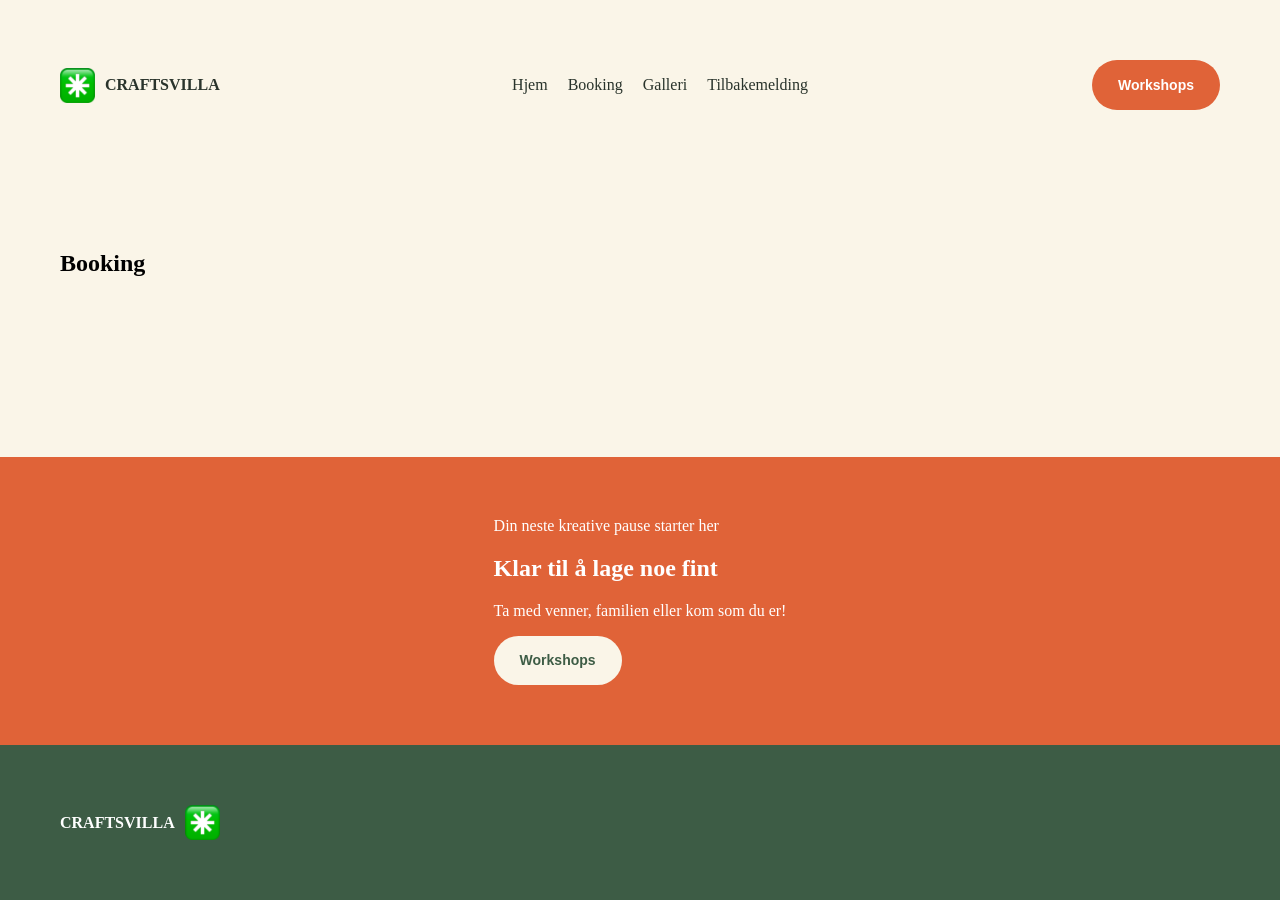
==== booking.html @ 9a51254d "initial commit" ====
<!DOCTYPE html>
<html lang="no">

<head>
    <meta charset="UTF-8">
    <meta name="viewport" content="width=device-width, initial-scale=1.0">
    <meta name="description" content="Craftsvilla  Creative workshops, inspiring experiences and moments together.">
    <title>Craftsvilla</title>

    <link rel="stylesheet" href="css/style.css">
    <link rel="stylesheet" href="css/components.css">

    <script src="js/components.js" defer></script>
</head>

<body>
    <div id="header"></div>

    <main class="container">
        <section class="" id="">
            <div class="">

                <h1>Booking</h1>
            </div>
        </section>
    </main>

    <div id="footer"></div>
</body>

</html>
---- css/style.css ----
:root {
    /* COLORS – BG */

    --bg-cream: #FAF5E8;
    --bg-green: #3D5C45;
    --bg-sage: #C2D1B3;
    --bg-orange: #E06338;
    --bg-yellow: #F0C261;
    --bg-pink: #E8C4B3;

    /* COLORS – TEXT */

    --text-primary: #29332B;
    --text-secondary: #6B7066;
    --text-white: #FFFFFF;


    /* TYPOGRAPHY */

    --font-family-sans: 'DM Sans', sans-serif;

    --font-size-10: 10px;
    --font-size-11: 11px;
    --font-size-12: 12px;
    --font-size-13: 13px;
    --font-size-14: 14px;
    --font-size-16: 16px;
    --font-size-17: 17px;
    --font-size-18: 18px;
    --font-size-19: 19px;
    --font-size-21: 21px;
    --font-size-22: 22px;
    --font-size-32: 32px;
    --font-size-34: 34px;
    --font-size-36: 36px;
    --font-size-38: 38px;
    --font-size-40: 40px;
    --font-size-55: 55px;
    --font-size-62: 62px;
    --font-size-90: 90px;

    --font-weight-regular: 400;
    --font-weight-medium: 500;
    --font-weight-bold: 700;
    --font-weight-black: 900;
}

.container {
    padding: 60px 80px;
}

/* Tablet */
@media (max-width: 1024px) {
    .container {
        padding: 40px 40px;
    }
}

/* Mobil */
@media (max-width: 768px) {
    .container {
        padding: 24px 20px;
    }
}

/* Små skjermer */
@media (max-width: 480px) {
    .container {
        padding: 20px 16px;
    }
}

.container {
    padding: clamp(16px, 5vw, 60px);
}

html,
body {
    min-height: 100%;
    margin: 0;
}

body {
    min-height: 100vh;
    display: grid;
    grid-template-rows: auto 1fr auto;
    background-color: var(--bg-cream);
}

a {
    color: var(--text-primary);
    text-decoration: none;
}

a:hover {
    text-decoration: underline;
    text-underline-offset: 4px;
}

/* BASE BUTTONS */

.btn {
    display: inline-flex;
    align-items: center;
    justify-content: center;
    gap: 8px;

    padding: 14px 24px;
    border: 2px solid transparent;
    border-radius: 50px;

    font-family: var(--font-family-sans);
    font-size: var(--font-size-14);
    font-weight: var(--font-weight-bold);
    line-height: 1.2;
    text-decoration: none;
    text-align: center;

    cursor: pointer;
    transition:
        background-color 0.25s ease,
        color 0.25s ease,
        border-color 0.25s ease,
        transform 0.25s ease;
}

.btn:hover {
    transform: translateY(-2px);
}

.btn:focus-visible {
    outline: 3px solid var(--bg-yellow);
    outline-offset: 4px;
}

.btn:active {
    transform: translateY(0);
}

.btn-primary {
    background-color: var(--bg-orange);
    color: var(--text-white);
}

.btn-primary:hover {
    background-color: var(--bg-green);
}

.btn-secondary {
    background-color: var(--bg-green);
    color: var(--text-white);
}

.btn-secondary:hover {
    background-color: var(-bg-orange);
}

.btn-outline {
    background-color: transparent;
    color: var(-bg-green);
    border-color: var(-bg-green);
}

.btn-outline:hover {
    background-color: var(--bg-green);
    color: var(--text-white);
}

.btn-light {
    background-color: var(--bg-cream);
    color: var(--bg-green);
}

.btn-light:hover {
    background-color: var(--bg-yellow);
}

.btn-text {
    padding: 8px 0;
    border: none;
    border-radius: 0;
    background: none;
    color: var(--bg-green);
}

.btn-text:hover {
    color: var(--bg-orange);
    transform: none;
}

.btn-sm {
    padding: 10px 18px;
    font-size: var(--font-size-12);
}

.btn-lg {
    padding: 17px 32px;
    font-size: var(--font-size-16);
}

.btn-full {
    width: 100%;
}

.btn:disabled,
.btn[aria-disabled="true"] {
    opacity: 0.5;
    cursor: not-allowed;
    pointer-events: none;
    transform: none;
}
---- css/components.css ----
.header {
    display: grid;
    grid-template-columns: 1fr 2fr 1fr;


    .logo {
        display: inline-flex;
        align-items: center;
        gap: 10px;
        text-decoration: none;
        font-size: var(--font-size-28);
        font-weight: 600;
    }

    .logo img {
        width: 35px;
        height: 35px;
        display: block;
    }

    nav ul {
        text-decoration: none;
        list-style: none;
        display: flex;
        justify-content: center;
        gap: 20px;

    }

    .nav-btn {
        display: flex;
        justify-content: end;
    }
}

.footer {
    background-color: var(--bg-green);
    min-height: 200px;


    .logo {
        display: inline-flex;
        align-items: center;
        gap: 10px;
        text-decoration: none;
        font-size: var(--font-size-28);
        font-weight: 600;
        color: var(--text-white);
    }

    .logo img {
        width: 35px;
        height: 35px;
        display: block;
    }

    .banner {
        background-color: var(--bg-orange);
        color: var(--text-white);
        display: flex;
        justify-content: center;
        align-items: center;
    }
}
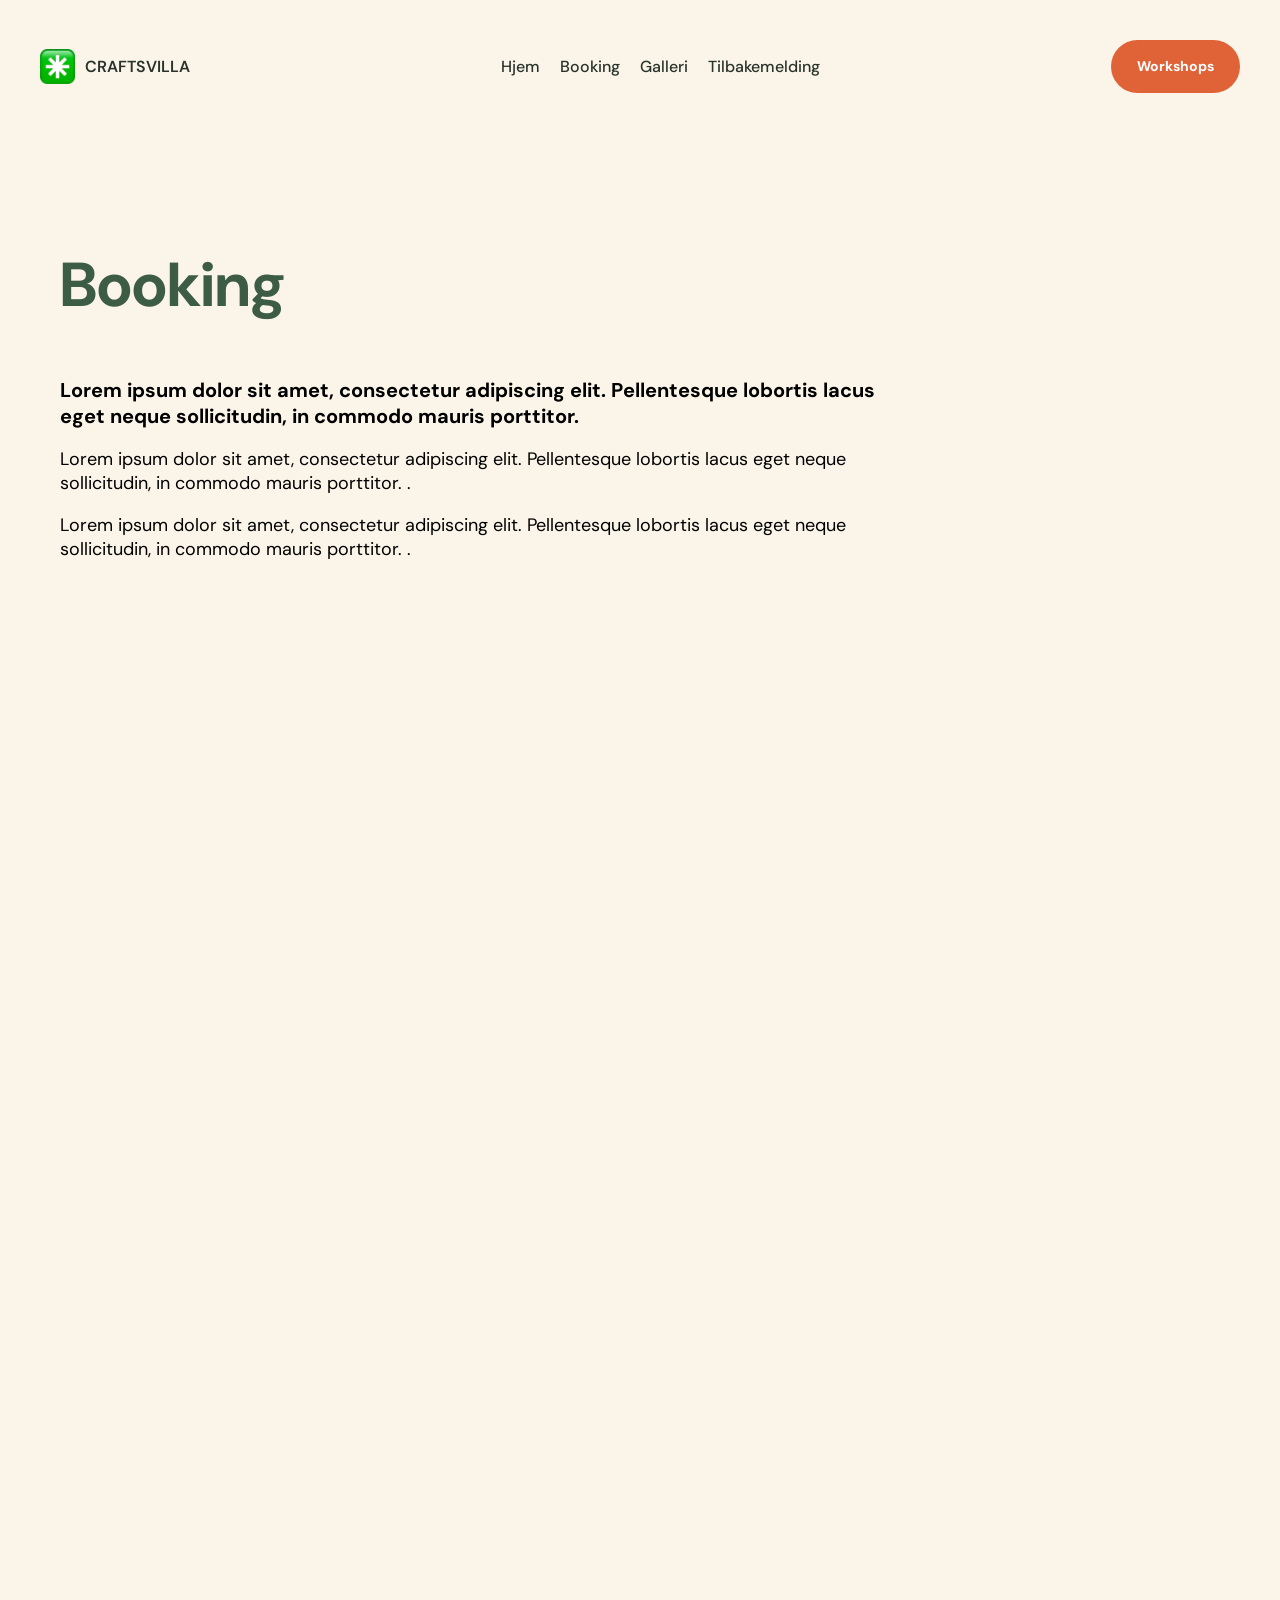
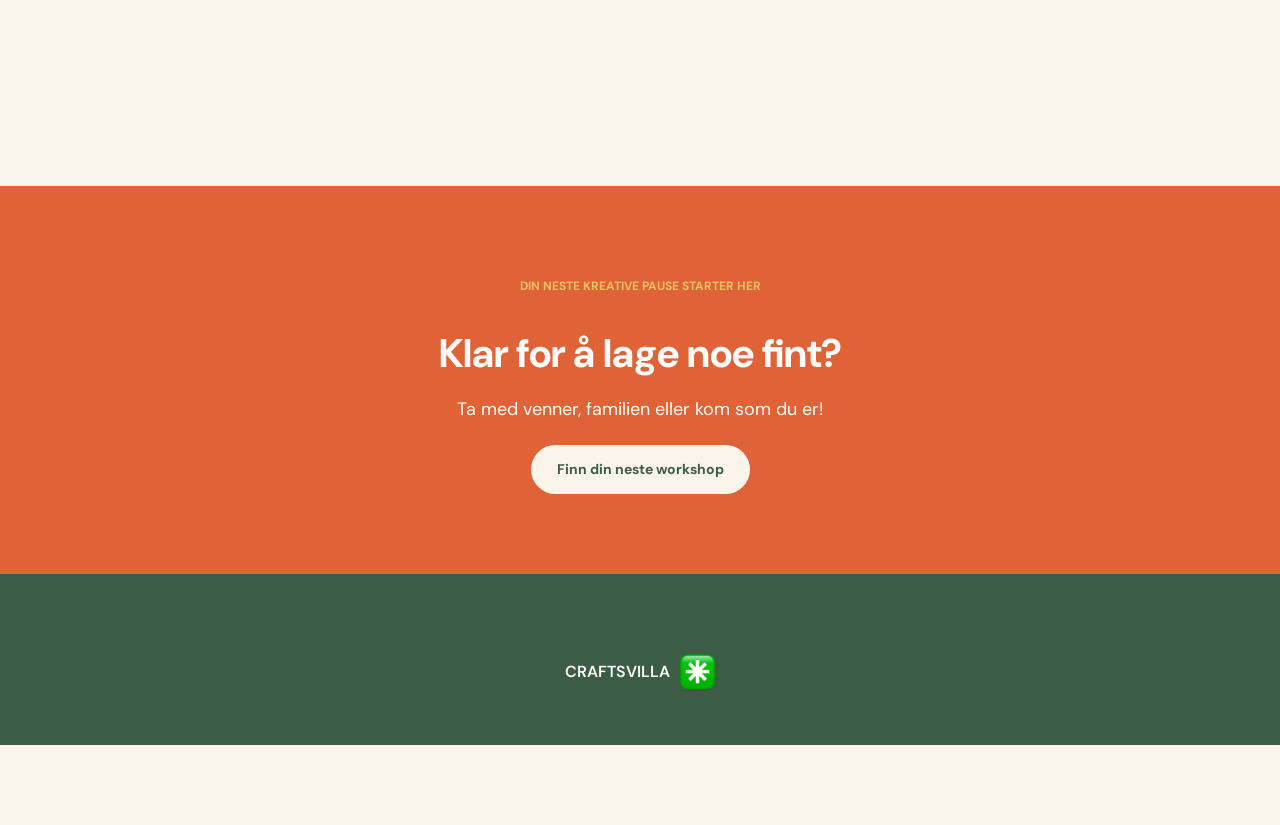
==== commit 38364d61: "Adds booking,  swiper, form, styling" ====
--- a/booking.html
+++ b/booking.html
@@ -4,8 +4,19 @@
 <head>
     <meta charset="UTF-8">
     <meta name="viewport" content="width=device-width, initial-scale=1.0">
-    <meta name="description" content="Craftsvilla  Creative workshops, inspiring experiences and moments together.">
-    <title>Craftsvilla</title>
+    <meta name="description" content="Craftsvilla | Kreativitet, samhold og avslapning.">
+    <title>Craftsvilla | Booking </title>
+
+    <link rel="icon" type="image/png" href="assets/images/icons/favicon-96x96.png" sizes="96x96">
+    <link rel="icon" type="image/svg+xml" href="assets/images/icons/favicon.svg">
+    <link rel="shortcut icon" href="assets/images/icons/favicon.ico">
+    <link rel="apple-touch-icon" sizes="180x180" href="assets/images/icons/apple-touch-icon.png">
+
+    <link rel="preconnect" href="https://fonts.googleapis.com">
+    <link rel="preconnect" href="https://fonts.gstatic.com" crossorigin>
+    <link
+        href="https://fonts.googleapis.com/css2?family=DM+Sans:ital,opsz,wght@0,9..40,100..1000;1,9..40,100..1000&display=swap"
+        rel="stylesheet">
 
     <link rel="stylesheet" href="css/style.css">
     <link rel="stylesheet" href="css/components.css">
@@ -17,11 +28,32 @@
     <div id="header"></div>
 
     <main class="container">
-        <section class="" id="">
-            <div class="">
+        <section>
+            <div>
+                <h1>Booking</h1>
+                <p class="intro-text">
+                    Lorem ipsum dolor sit amet, consectetur adipiscing elit. Pellentesque lobortis lacus eget neque
+                    sollicitudin, in commodo mauris porttitor.
+            </div>
+            <p>
+                Lorem ipsum dolor sit amet, consectetur adipiscing elit. Pellentesque lobortis lacus eget neque
+                sollicitudin, in commodo mauris porttitor. .
+            </p>
+            <p>
+                Lorem ipsum dolor sit amet, consectetur adipiscing elit. Pellentesque lobortis lacus eget neque
+                sollicitudin, in commodo mauris porttitor. .
+            </p>
 
-                <h1>Booking</h1>
+        </section>
+        <section>
+            <div class="booking-container">
+                <iframe
+                    src="https://calendar.google.com/calendar/appointments/schedules/AcZssZ0kHkfPkpnCK1wuqFuj_VcSdI4mWLmaUvXcqOlVi6fCTKFH6F1qOAckahaeaNiZCh6ILiD3u5QS?gv=true"
+                    width="100%" height="1000" style="border: 0;" loading="lazy"
+                    title="Bestill workshop hos Craftvilla">
+                </iframe>
             </div>
+
         </section>
     </main>
 
--- a/css/style.css
+++ b/css/style.css
@@ -1,6 +1,6 @@
 :root {
     /* COLORS – BG */
-
+    --bg-white: #FFFFFf;
     --bg-cream: #FAF5E8;
     --bg-green: #3D5C45;
     --bg-sage: #C2D1B3;
@@ -13,11 +13,16 @@
     --text-primary: #29332B;
     --text-secondary: #6B7066;
     --text-white: #FFFFFF;
+    --text-orange: #E06338;
+    --text-yellow: #F0C261;
+    --text-cream: #FAF5E8;
+    --text-green: #3D5C45;
 
 
     /* TYPOGRAPHY */
 
     --font-family-sans: 'DM Sans', sans-serif;
+
 
     --font-size-10: 10px;
     --font-size-11: 11px;
@@ -45,8 +50,239 @@
     --font-weight-black: 900;
 }
 
+*,
+*::before,
+*::after {
+    box-sizing: border-box;
+}
+
+.bg-white {
+    background-color: var(--bg-white);
+}
+
+.bg-cream {
+    background-color: var(--bg-cream);
+}
+
+.bg-green {
+    background-color: var(--bg-green);
+}
+
+.bg-sage {
+    background-color: var(--bg-sage);
+}
+
+.bg-orange {
+    background-color: var(--bg-orange);
+}
+
+.bg-yellow {
+    background-color: var(--bg-yellow);
+}
+
+.bg-pink {
+    background-color: var(--bg-pink);
+}
+
+.text-primary {
+    color: var(--text-primary);
+}
+
+.text-secondary {
+    color: var(--text-secondary);
+}
+
+.text-white {
+    color: var(--text-white);
+}
+
+.text-orange {
+    color: var(--text-orange);
+}
+
+.text-yellow {
+    color: var(--text-yellow);
+}
+
+.text-cream {
+    color: var(--text-cream);
+}
+
+.text-green {
+    color: var(--text-green);
+}
+
+.border-cream {
+    border-color: var(--bg-cream);
+}
+
+.border-green {
+    border-color: var(--bg-green);
+}
+
+.border-sage {
+    border-color: var(--bg-sage);
+}
+
+.border-orange {
+    border-color: var(--bg-orange);
+}
+
+.border-yellow {
+    border-color: var(--bg-yellow);
+}
+
+.border-pink {
+    border-color: var(--bg-pink);
+}
+
+.hover-bg-cream:hover {
+    background-color: var(--bg-cream);
+}
+
+.hover-bg-green:hover {
+    background-color: var(--bg-green);
+}
+
+.hover-bg-sage:hover {
+    background-color: var(--bg-sage);
+}
+
+.hover-bg-orange:hover {
+    background-color: var(--bg-orange);
+}
+
+.hover-bg-yellow:hover {
+    background-color: var(--bg-yellow);
+}
+
+.hover-bg-pink:hover {
+    background-color: var(--bg-pink);
+}
+
+.hover-text-primary:hover {
+    color: var(--text-primary);
+}
+
+.hover-text-secondary:hover {
+    color: var(--text-secondary);
+}
+
+.hover-text-white:hover {
+    color: var(--text-white);
+}
+
+.hover-text-green:hover {
+    color: var(--bg-green);
+}
+
+.hover-text-orange:hover {
+    color: var(--bg-orange);
+}
+
+.text-10 {
+    font-size: var(--font-size-10);
+}
+
+.text-11 {
+    font-size: var(--font-size-11);
+}
+
+.text-12 {
+    font-size: var(--font-size-12);
+}
+
+.text-13 {
+    font-size: var(--font-size-13);
+}
+
+.text-14 {
+    font-size: var(--font-size-14);
+}
+
+.text-16 {
+    font-size: var(--font-size-16);
+}
+
+.text-17 {
+    font-size: var(--font-size-17);
+}
+
+.text-18,
+p {
+    font-size: var(--font-size-18);
+}
+
+.text-19 {
+    font-size: var(--font-size-19);
+}
+
+.text-21,
+h3 {
+    font-size: var(--font-size-21);
+}
+
+.text-22 {
+    font-size: var(--font-size-22);
+}
+
+.text-32 {
+    font-size: var(--font-size-32);
+}
+
+.text-34 {
+    font-size: var(--font-size-34);
+}
+
+.text-36,
+h2 {
+    font-size: var(--font-size-36);
+}
+
+.text-38 {
+    font-size: var(--font-size-38);
+}
+
+.text-40 {
+    font-size: var(--font-size-40);
+}
+
+.text-55 {
+    font-size: var(--font-size-55);
+}
+
+.text-62,
+h1 {
+    font-size: var(--font-size-62);
+}
+
+.text-90 {
+    font-size: var(--font-size-90);
+}
+
+.rounded {
+    border-radius: 36px;
+}
+
 .container {
     padding: 60px 80px;
+    max-width: 1440px;
+    margin: 0 auto;
+}
+
+section {
+    margin-bottom: 80px;
+}
+
+h1,
+h2,
+h3,
+h4 {
+    color: var(--bg-green);
+}
+
+.text-center {
+    text-align: center;
 }
 
 /* Tablet */
@@ -76,14 +312,14 @@
 
 html,
 body {
+    font-family: var(--font-family-sans);
     min-height: 100%;
     margin: 0;
+    scroll-behavior: smooth;
 }
 
 body {
     min-height: 100vh;
-    display: grid;
-    grid-template-rows: auto 1fr auto;
     background-color: var(--bg-cream);
 }
 
@@ -95,6 +331,22 @@
 a:hover {
     text-decoration: underline;
     text-underline-offset: 4px;
+}
+
+.uppercase {
+    text-transform: uppercase;
+}
+
+.text-underline {
+    text-decoration: underline;
+}
+
+.font-medium {
+    font-weight: var(--font-weight-medium)
+}
+
+.font-bold {
+    font-weight: var(--font-weight-bold)
 }
 
 /* BASE BUTTONS */
@@ -208,4 +460,796 @@
     cursor: not-allowed;
     pointer-events: none;
     transform: none;
+}
+
+/*Layout*/
+.flex {
+    display: flex;
+    flex-wrap: wrap;
+
+}
+
+.flex-equal {
+    display: flex;
+}
+
+.flex-equal>* {
+    flex: 1 1 0px;
+}
+
+.gap-18 {
+    gap: 18px;
+}
+
+.gap-28 {
+    gap: 28px;
+}
+
+.grid {
+    display: gird;
+}
+
+.h-full {
+    height: 100%;
+}
+
+.w-full {
+    width: 100%;
+}
+
+.h-56 {
+    height: 224px;
+}
+
+.items-center {
+    display: grid;
+    place-items: center;
+    grid-template-columns: auto;
+    grid-template-rows: auto;
+
+}
+
+/*padding*/
+/* Padding - all sides */
+.p-0 {
+    padding: 0;
+}
+
+.p-1 {
+    padding: 4px;
+}
+
+.p-2 {
+    padding: 8px;
+}
+
+.p-3 {
+    padding: 12px;
+}
+
+.p-4 {
+    padding: 16px;
+}
+
+.p-5 {
+    padding: 20px;
+}
+
+.p-6 {
+    padding: 24px;
+}
+
+.p-7 {
+    padding: 28px;
+}
+
+.p-8 {
+    padding: 32px;
+}
+
+.p-9 {
+    padding: 36px;
+}
+
+.p-10 {
+    padding: 40px;
+}
+
+.p-11 {
+    padding: 44px;
+}
+
+.p-12 {
+    padding: 48px;
+}
+
+.p-14 {
+    padding: 56px;
+}
+
+/* Horizontal */
+.px-0 {
+    padding-inline: 0;
+}
+
+.px-1 {
+    padding-inline: 4px;
+}
+
+.px-2 {
+    padding-inline: 8px;
+}
+
+.px-3 {
+    padding-inline: 12px;
+}
+
+.px-4 {
+    padding-inline: 16px;
+}
+
+.px-5 {
+    padding-inline: 20px;
+}
+
+.px-6 {
+    padding-inline: 24px;
+}
+
+.px-7 {
+    padding-inline: 28px;
+}
+
+.px-8 {
+    padding-inline: 32px;
+}
+
+.px-9 {
+    padding-inline: 36px;
+}
+
+.px-10 {
+    padding-inline: 40px;
+}
+
+.px-11 {
+    padding-inline: 44px;
+}
+
+.px-12 {
+    padding-inline: 48px;
+}
+
+.px-14 {
+    padding-inline: 56px;
+}
+
+/* Vertical */
+.py-0 {
+    padding-block: 0;
+}
+
+.py-1 {
+    padding-block: 4px;
+}
+
+.py-2 {
+    padding-block: 8px;
+}
+
+.py-3 {
+    padding-block: 12px;
+}
+
+.py-4 {
+    padding-block: 16px;
+}
+
+.py-5 {
+    padding-block: 20px;
+}
+
+.py-6 {
+    padding-block: 24px;
+}
+
+.py-7 {
+    padding-block: 28px;
+}
+
+.py-8 {
+    padding-block: 32px;
+}
+
+.py-9 {
+    padding-block: 36px;
+}
+
+.py-10 {
+    padding-block: 40px;
+}
+
+.py-11 {
+    padding-block: 44px;
+}
+
+.py-12 {
+    padding-block: 48px;
+}
+
+.py-14 {
+    padding-block: 56px;
+}
+
+/* Individual sides */
+.pt-0 {
+    padding-top: 0;
+}
+
+.pt-2 {
+    padding-top: 8px;
+}
+
+.pt-4 {
+    padding-top: 16px;
+}
+
+.pt-6 {
+    padding-top: 24px;
+}
+
+.pt-8 {
+    padding-top: 32px;
+}
+
+.pt-10 {
+    padding-top: 40px;
+}
+
+.pt-12 {
+    padding-top: 48px;
+}
+
+.pt-14 {
+    padding-top: 56px;
+}
+
+.pb-0 {
+    padding-bottom: 0;
+}
+
+.pb-2 {
+    padding-bottom: 8px;
+}
+
+.pb-4 {
+    padding-bottom: 16px;
+}
+
+.pb-6 {
+    padding-bottom: 24px;
+}
+
+.pb-8 {
+    padding-bottom: 32px;
+}
+
+.pb-10 {
+    padding-bottom: 40px;
+}
+
+.pb-12 {
+    padding-bottom: 48px;
+}
+
+.pb-14 {
+    padding-bottom: 56px;
+}
+
+.pl-0 {
+    padding-left: 0;
+}
+
+.pl-2 {
+    padding-left: 8px;
+}
+
+.pl-4 {
+    padding-left: 16px;
+}
+
+.pl-6 {
+    padding-left: 24px;
+}
+
+.pl-8 {
+    padding-left: 32px;
+}
+
+.pl-10 {
+    padding-left: 40px;
+}
+
+.pl-12 {
+    padding-left: 48px;
+}
+
+.pl-14 {
+    padding-left: 56px;
+}
+
+.pr-0 {
+    padding-right: 0;
+}
+
+.pr-2 {
+    padding-right: 8px;
+}
+
+.pr-4 {
+    padding-right: 16px;
+}
+
+.pr-6 {
+    padding-right: 24px;
+}
+
+.pr-8 {
+    padding-right: 32px;
+}
+
+.pr-10 {
+    padding-right: 40px;
+}
+
+.pr-12 {
+    padding-right: 48px;
+}
+
+.pr-14 {
+    padding-right: 56px;
+}
+
+/*margin*/
+/* Margin - all sides */
+.m-0 {
+    margin: 0;
+}
+
+.m-1 {
+    margin: 4px;
+}
+
+.m-2 {
+    margin: 8px;
+}
+
+.m-3 {
+    margin: 12px;
+}
+
+.m-4 {
+    margin: 16px;
+}
+
+.m-5 {
+    margin: 20px;
+}
+
+.m-6 {
+    margin: 24px;
+}
+
+.m-7 {
+    margin: 28px;
+}
+
+.m-8 {
+    margin: 32px;
+}
+
+.m-9 {
+    margin: 36px;
+}
+
+.m-10 {
+    margin: 40px;
+}
+
+.m-11 {
+    margin: 44px;
+}
+
+.m-12 {
+    margin: 48px;
+}
+
+.m-14 {
+    margin: 56px;
+}
+
+/* Horizontal */
+.mx-0 {
+    margin-inline: 0;
+}
+
+.mx-1 {
+    margin-inline: 4px;
+}
+
+.mx-2 {
+    margin-inline: 8px;
+}
+
+.mx-3 {
+    margin-inline: 12px;
+}
+
+.mx-4 {
+    margin-inline: 16px;
+}
+
+.mx-5 {
+    margin-inline: 20px;
+}
+
+.mx-6 {
+    margin-inline: 24px;
+}
+
+.mx-7 {
+    margin-inline: 28px;
+}
+
+.mx-8 {
+    margin-inline: 32px;
+}
+
+.mx-9 {
+    margin-inline: 36px;
+}
+
+.mx-10 {
+    margin-inline: 40px;
+}
+
+.mx-11 {
+    margin-inline: 44px;
+}
+
+.mx-12 {
+    margin-inline: 48px;
+}
+
+.mx-14 {
+    margin-inline: 56px;
+}
+
+.mx-auto {
+    margin-inline: auto;
+}
+
+/* Vertical */
+.my-0 {
+    margin-block: 0;
+}
+
+.my-1 {
+    margin-block: 4px;
+}
+
+.my-2 {
+    margin-block: 8px;
+}
+
+.my-3 {
+    margin-block: 12px;
+}
+
+.my-4 {
+    margin-block: 16px;
+}
+
+.my-5 {
+    margin-block: 20px;
+}
+
+.my-6 {
+    margin-block: 24px;
+}
+
+.my-7 {
+    margin-block: 28px;
+}
+
+.my-8 {
+    margin-block: 32px;
+}
+
+.my-9 {
+    margin-block: 36px;
+}
+
+.my-10 {
+    margin-block: 40px;
+}
+
+.my-11 {
+    margin-block: 44px;
+}
+
+.my-12 {
+    margin-block: 48px;
+}
+
+.my-14 {
+    margin-block: 56px;
+}
+
+.my-auto {
+    margin-block: auto;
+}
+
+/* Top */
+.mt-0 {
+    margin-top: 0;
+}
+
+.mt-1 {
+    margin-top: 4px;
+}
+
+.mt-2 {
+    margin-top: 8px;
+}
+
+.mt-3 {
+    margin-top: 12px;
+}
+
+.mt-4 {
+    margin-top: 16px;
+}
+
+.mt-5 {
+    margin-top: 20px;
+}
+
+.mt-6 {
+    margin-top: 24px;
+}
+
+.mt-7 {
+    margin-top: 28px;
+}
+
+.mt-8 {
+    margin-top: 32px;
+}
+
+.mt-9 {
+    margin-top: 36px;
+}
+
+.mt-10 {
+    margin-top: 40px;
+}
+
+.mt-11 {
+    margin-top: 44px;
+}
+
+.mt-12 {
+    margin-top: 48px;
+}
+
+.mt-14 {
+    margin-top: 56px;
+}
+
+/* Bottom */
+.mb-0 {
+    margin-bottom: 0;
+}
+
+.mb-1 {
+    margin-bottom: 4px;
+}
+
+.mb-2 {
+    margin-bottom: 8px;
+}
+
+.mb-3 {
+    margin-bottom: 12px;
+}
+
+.mb-4 {
+    margin-bottom: 16px;
+}
+
+.mb-5 {
+    margin-bottom: 20px;
+}
+
+.mb-6 {
+    margin-bottom: 24px;
+}
+
+.mb-7 {
+    margin-bottom: 28px;
+}
+
+.mb-8 {
+    margin-bottom: 32px;
+}
+
+.mb-9 {
+    margin-bottom: 36px;
+}
+
+.mb-10 {
+    margin-bottom: 40px;
+}
+
+.mb-11 {
+    margin-bottom: 44px;
+}
+
+.mb-12 {
+    margin-bottom: 48px;
+}
+
+.mb-14 {
+    margin-bottom: 56px;
+}
+
+/* Left */
+.ml-0 {
+    margin-left: 0;
+}
+
+.ml-1 {
+    margin-left: 4px;
+}
+
+.ml-2 {
+    margin-left: 8px;
+}
+
+.ml-3 {
+    margin-left: 12px;
+}
+
+.ml-4 {
+    margin-left: 16px;
+}
+
+.ml-5 {
+    margin-left: 20px;
+}
+
+.ml-6 {
+    margin-left: 24px;
+}
+
+.ml-7 {
+    margin-left: 28px;
+}
+
+.ml-8 {
+    margin-left: 32px;
+}
+
+.ml-9 {
+    margin-left: 36px;
+}
+
+.ml-10 {
+    margin-left: 40px;
+}
+
+.ml-11 {
+    margin-left: 44px;
+}
+
+.ml-12 {
+    margin-left: 48px;
+}
+
+.ml-14 {
+    margin-left: 56px;
+}
+
+.ml-auto {
+    margin-left: auto;
+}
+
+/* Right */
+.mr-0 {
+    margin-right: 0;
+}
+
+.mr-1 {
+    margin-right: 4px;
+}
+
+.mr-2 {
+    margin-right: 8px;
+}
+
+.mr-3 {
+    margin-right: 12px;
+}
+
+.mr-4 {
+    margin-right: 16px;
+}
+
+.mr-5 {
+    margin-right: 20px;
+}
+
+.mr-6 {
+    margin-right: 24px;
+}
+
+.mr-7 {
+    margin-right: 28px;
+}
+
+.mr-8 {
+    margin-right: 32px;
+}
+
+.mr-9 {
+    margin-right: 36px;
+}
+
+.mr-10 {
+    margin-right: 40px;
+}
+
+.mr-11 {
+    margin-right: 44px;
+}
+
+.mr-12 {
+    margin-right: 48px;
+}
+
+.mr-14 {
+    margin-right: 56px;
+}
+
+.mr-auto {
+    margin-right: auto;
+}
+
+/*componnents*/
+/*hero*/
+.hero-border {
+    border: 32px solid var(--bg-sage);
+
+}
+
+.media-text {
+    display: grid;
+    grid-template-columns: 1fr 2fr;
+    gap: 46px;
+}
+
+.hero-description {
+    max-width: 500px;
+}
+
+.intro-text {
+    font-weight: bold;
+    font-size: 20px;
+    max-width: 860px;
+}
+
+p {
+    margin-bottom: 18px;
+    max-width: 860px;
 }
--- a/css/components.css
+++ b/css/components.css
@@ -19,6 +19,8 @@
     }
 
     nav ul {
+        font-size: 16px;
+        font-weight: 500;
         text-decoration: none;
         list-style: none;
         display: flex;
